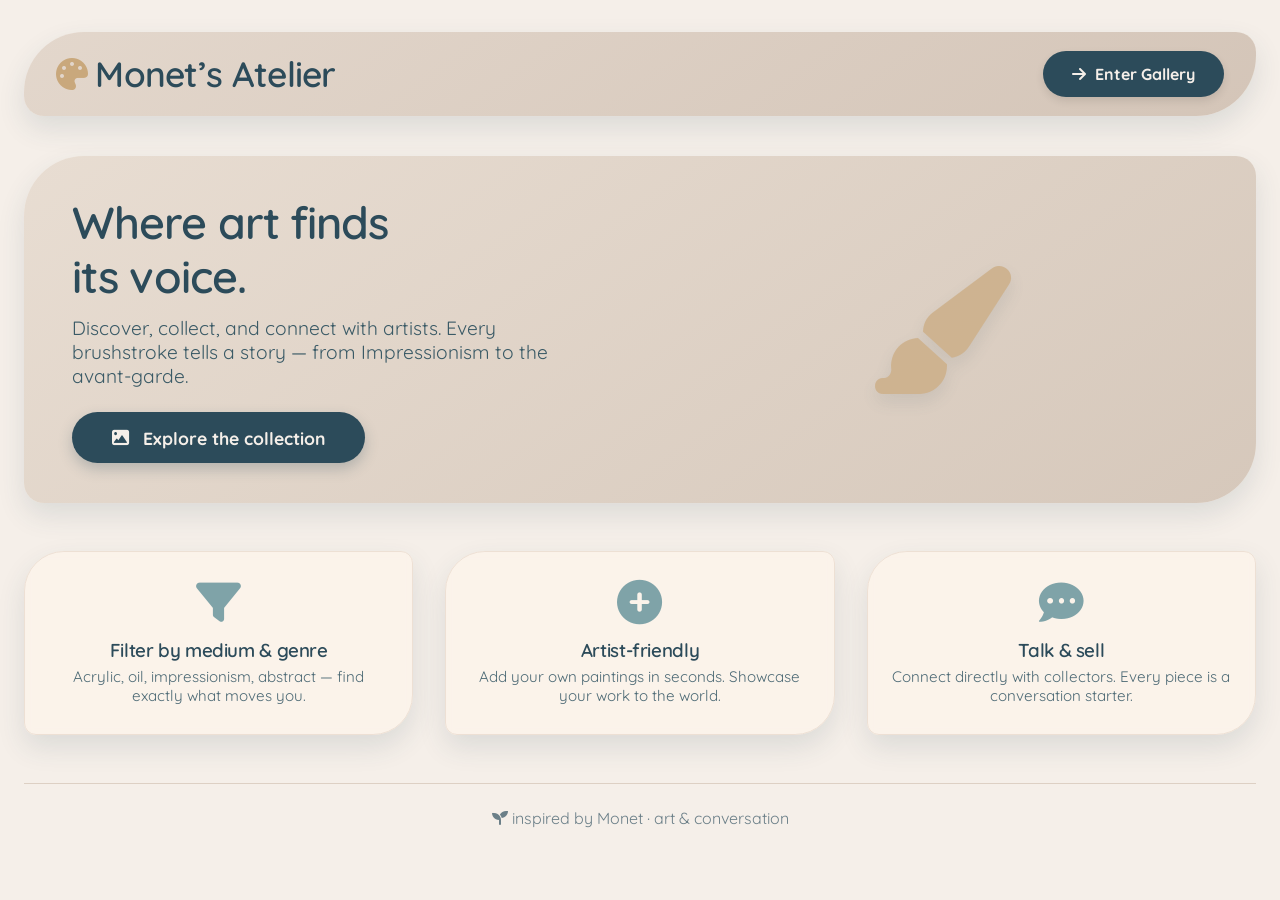
==== index.html @ e9a1297a "add: first version" ====
<!DOCTYPE html>
<html lang="en">
<head>
  <meta charset="UTF-8" />
  <meta name="viewport" content="width=device-width, initial-scale=1.0" />
  <title>Monet’s Atelier · Home</title>
  <!-- Fonts & Icons -->
  <link rel="stylesheet" href="https://cdnjs.cloudflare.com/ajax/libs/font-awesome/6.0.0-beta3/css/all.min.css" />
  <link href="https://fonts.googleapis.com/css2?family=Quicksand:wght@400;600;700&display=swap" rel="stylesheet" />
  <!-- Shared style (home + gallery) -->
  <link rel="stylesheet" href="style.css" />
  <style>
    /* homepage specific overrides */
    .hero {
      display: flex;
      flex-wrap: wrap;
      align-items: center;
      gap: 2.5rem;
      background: linear-gradient(145deg, #e8ddd2, #d6c8bb);
      border-radius: 60px 20px 60px 20px;
      padding: 2.5rem 3rem;
      margin: 2rem 0 3rem;
      box-shadow: var(--shadow);
    }
    .hero-text {
      flex: 1 1 280px;
    }
    .hero-text h2 {
      font-size: 2.8rem;
      color: var(--monet-deep);
      line-height: 1.2;
    }
    .hero-text p {
      font-size: 1.2rem;
      color: #3a5a66;
      margin: 0.8rem 0 1.5rem;
      max-width: 500px;
    }
    .hero-cta {
      background: var(--monet-deep);
      color: #f5efe9;
      border: none;
      padding: 0.9rem 2.5rem;
      border-radius: 60px;
      font-weight: 700;
      font-size: 1.1rem;
      cursor: pointer;
      transition: 0.2s;
      display: inline-flex;
      align-items: center;
      gap: 0.8rem;
      text-decoration: none;
      box-shadow: 0 6px 14px rgba(44, 75, 90, 0.25);
    }
    .hero-cta:hover {
      background: #1f3b47;
      transform: scale(1.02);
    }
    .hero-img {
      flex: 1 1 260px;
      display: flex;
      justify-content: center;
      font-size: 8rem;
      color: var(--monet-gold);
      opacity: 0.7;
      text-shadow: 0 8px 18px rgba(44, 75, 90, 0.15);
    }
    .features {
      display: grid;
      grid-template-columns: repeat(auto-fit, minmax(200px, 1fr));
      gap: 2rem;
      margin: 3rem 0 2rem;
    }
    .feature-card {
      background: rgba(255, 245, 235, 0.6);
      backdrop-filter: blur(4px);
      padding: 1.8rem 1.5rem;
      border-radius: 40px 12px 40px 12px;
      text-align: center;
      border: 1px solid #ede0d4;
      box-shadow: var(--shadow);
      transition: 0.2s;
    }
    .feature-card:hover {
      transform: translateY(-6px);
    }
    .feature-card i {
      font-size: 2.8rem;
      color: var(--monet-lily);
      margin-bottom: 0.8rem;
    }
    .feature-card h3 {
      color: var(--monet-deep);
      margin-bottom: 0.3rem;
    }
    .feature-card p {
      color: #4d6a75;
      font-size: 0.95rem;
    }
    .home-footer {
      text-align: center;
      margin-top: 3rem;
      padding-top: 1.5rem;
      border-top: 1px solid #ddd0c4;
      color: #6b7f88;
    }
    @media (max-width: 700px) {
      .hero { flex-direction: column; text-align: center; padding: 2rem; }
      .hero-text p { max-width: 100%; }
      .hero-img { font-size: 5rem; }
    }
  </style>
</head>
<body>
<div class="app">
  <!-- Header (same as index) -->
  <header class="header">
    <h1><i class="fas fa-palette"></i> Monet’s Atelier</h1>
    <a href="gallery.html" class="artist-cta" style="text-decoration: none;">
      <i class="fas fa-arrow-right"></i> Enter Gallery
    </a>
  </header>

  <!-- Hero Section -->
  <section class="hero">
    <div class="hero-text">
      <h2>Where art finds <br/>its voice.</h2>
      <p>Discover, collect, and connect with artists. Every brushstroke tells a story — from Impressionism to the avant‑garde.</p>
      <a href="gallery.html" class="hero-cta"><i class="fas fa-image"></i> Explore the collection</a>
    </div>
    <div class="hero-img">
      <i class="fas fa-paint-brush"></i>
    </div>
  </section>

  <!-- Features / why this platform -->
  <div class="features">
    <div class="feature-card">
      <i class="fas fa-filter"></i>
      <h3>Filter by medium &amp; genre</h3>
      <p>Acrylic, oil, impressionism, abstract — find exactly what moves you.</p>
    </div>
    <div class="feature-card">
      <i class="fas fa-plus-circle"></i>
      <h3>Artist‑friendly</h3>
      <p>Add your own paintings in seconds. Showcase your work to the world.</p>
    </div>
    <div class="feature-card">
      <i class="fas fa-comment-dots"></i>
      <h3>Talk &amp; sell</h3>
      <p>Connect directly with collectors. Every piece is a conversation starter.</p>
    </div>
  </div>

  <!-- footer -->
  <div class="home-footer">
    <i class="fas fa-seedling"></i> inspired by Monet · art &amp; conversation
  </div>
</div>
</body>
</html>
---- style.css ----
/* style.css – Monet palette & art gallery styling */
* {
  margin: 0;
  padding: 0;
  box-sizing: border-box;
  font-family: 'Quicksand', sans-serif;
}

body {
  background: #f5efe9;
  color: #2c3e4f;
  padding: 2rem 1.5rem;
}

.app {
  max-width: 1400px;
  margin: 0 auto;
}

/* Monet palette variables */
:root {
  --monet-water: #b5d1d6;
  --monet-lily: #7fa3a8;
  --monet-warm: #d9c5b2;
  --monet-lavender: #cfc1d4;
  --monet-sky: #c4d6df;
  --monet-gold: #c9a87c;
  --monet-deep: #2c4b5a;
  --monet-card: #ffffffdd;
  --shadow: 0 12px 28px rgba(44, 75, 90, 0.12);
}

h1, h2, h3 {
  font-weight: 600;
  letter-spacing: -0.02em;
}

/* Header */
.header {
  display: flex;
  flex-wrap: wrap;
  justify-content: space-between;
  align-items: center;
  margin-bottom: 2.5rem;
  background: linear-gradient(145deg, #e3d7cc, #d4c5b8);
  padding: 1.2rem 2rem;
  border-radius: 60px 20px 60px 20px;
  box-shadow: var(--shadow);
  backdrop-filter: blur(2px);
}

.header h1 {
  font-size: 2.2rem;
  color: var(--monet-deep);
  display: flex;
  align-items: center;
  gap: 0.5rem;
}

.header h1 i {
  color: var(--monet-gold);
  font-size: 2rem;
}

.artist-cta {
  background: var(--monet-deep);
  color: #f5efe9;
  border: none;
  padding: 0.8rem 1.8rem;
  border-radius: 40px;
  font-weight: 700;
  font-size: 1rem;
  box-shadow: 0 4px 8px rgba(0,0,0,0.1);
  transition: 0.2s;
  cursor: pointer;
  display: inline-flex;
  align-items: center;
  gap: 0.6rem;
}

.artist-cta:hover {
  background: #1f3b47;
  transform: scale(1.02);
  box-shadow: 0 8px 14px rgba(44, 75, 90, 0.3);
}

/* Filter Bar */
.filter-bar {
  background: rgba(255, 245, 235, 0.7);
  backdrop-filter: blur(8px);
  padding: 1.2rem 2rem;
  border-radius: 60px;
  margin-bottom: 2.5rem;
  display: flex;
  flex-wrap: wrap;
  align-items: center;
  gap: 1.8rem 2.5rem;
  box-shadow: var(--shadow);
  border: 1px solid #ede0d4;
}

.filter-group {
  display: flex;
  align-items: center;
  gap: 0.8rem;
  flex-wrap: wrap;
}

.filter-group label {
  font-weight: 600;
  color: var(--monet-deep);
  display: flex;
  align-items: center;
  gap: 0.4rem;
}

.filter-group select {
  background: white;
  border: 1px solid #d6c9bc;
  border-radius: 40px;
  padding: 0.6rem 1.4rem;
  font-weight: 500;
  color: #1f3b47;
  outline: none;
  cursor: pointer;
  transition: 0.15s;
  box-shadow: inset 0 1px 3px rgba(0,0,0,0.03);
}

.filter-group select:focus {
  border-color: var(--monet-lily);
  box-shadow: 0 0 0 3px #b5d1d680;
}

.reset-btn {
  background: var(--monet-warm);
  border: none;
  padding: 0.5rem 1.5rem;
  border-radius: 40px;
  font-weight: 600;
  color: #2c3e4f;
  cursor: pointer;
  transition: 0.15s;
  margin-left: auto;
  box-shadow: 0 2px 6px rgba(0,0,0,0.05);
}

.reset-btn:hover {
  background: #cbb29b;
  transform: scale(0.97);
}

/* Gallery Grid */
.gallery {
  display: grid;
  grid-template-columns: repeat(auto-fill, minmax(270px, 1fr));
  gap: 2rem;
  margin: 2rem 0 3rem;
}

.art-card {
  background: var(--monet-card);
  border-radius: 32px 12px 32px 12px;
  box-shadow: var(--shadow);
  overflow: hidden;
  transition: all 0.25s ease;
  backdrop-filter: blur(2px);
  border: 1px solid #f1e6dc;
  display: flex;
  flex-direction: column;
}

.art-card:hover {
  transform: translateY(-8px);
  box-shadow: 0 20px 30px rgba(44, 75, 90, 0.18);
}

.art-img {
  height: 200px;
  background: #d4c9be;
  background-image: repeating-linear-gradient(45deg, #cbbdb0 0px, #cbbdb0 2px, #dccfc3 2px, #dccfc3 8px);
  display: flex;
  align-items: center;
  justify-content: center;
  color: #3f5a66;
  font-weight: 600;
  font-size: 1.8rem;
  letter-spacing: 2px;
  border-bottom: 2px solid #dccfc3;
}

.art-img i {
  font-size: 3.5rem;
  opacity: 0.6;
  color: #5d7c86;
}

.art-info {
  padding: 1.2rem 1.3rem 1.5rem;
  flex: 1;
  display: flex;
  flex-direction: column;
}

.art-title {
  font-size: 1.4rem;
  font-weight: 700;
  color: var(--monet-deep);
  margin-bottom: 0.2rem;
}

.art-artist {
  font-weight: 600;
  color: #5f7b86;
  margin-bottom: 0.5rem;
  font-size: 0.95rem;
}

.art-meta {
  display: flex;
  flex-wrap: wrap;
  gap: 0.5rem 0.8rem;
  margin: 0.5rem 0 0.8rem;
}

.badge {
  background: #e6dbd0;
  padding: 0.2rem 0.9rem;
  border-radius: 50px;
  font-size: 0.75rem;
  font-weight: 600;
  color: #1f3b47;
  letter-spacing: 0.3px;
  text-transform: uppercase;
}

.badge.medium {
  background: #b5d1d6;
  color: #1c3a44;
}

.badge.genre {
  background: #cfc1d4;
  color: #342a3d;
}

.art-price {
  font-weight: 700;
  font-size: 1.2rem;
  color: #5f6d5f;
  margin-top: 0.3rem;
}

.art-actions {
  margin-top: 1rem;
  display: flex;
  gap: 0.6rem;
  flex-wrap: wrap;
}

.btn-talk {
  background: var(--monet-deep);
  border: none;
  color: white;
  font-weight: 600;
  padding: 0.5rem 1.2rem;
  border-radius: 40px;
  display: inline-flex;
  align-items: center;
  gap: 0.5rem;
  cursor: pointer;
  transition: 0.15s;
  font-size: 0.9rem;
  flex: 1 1 auto;
  justify-content: center;
  border: 1px solid #2c4b5a;
}

.btn-talk:hover {
  background: #1e3542;
  transform: scale(0.97);
}

.btn-talk i {
  font-size: 0.9rem;
}

/* Add Panel */
.add-panel {
  background: #f2ece6;
  border-radius: 48px 16px 48px 16px;
  padding: 2rem 2.2rem;
  margin: 2rem 0 3rem;
  box-shadow: var(--shadow);
  border: 1px solid #e3d5c8;
  display: none;
  transition: 0.25s;
}

.add-panel.open {
  display: block;
}

.add-panel h2 {
  display: flex;
  align-items: center;
  gap: 0.6rem;
  color: var(--monet-deep);
  margin-bottom: 1.5rem;
  font-size: 1.8rem;
}

.form-grid {
  display: grid;
  grid-template-columns: repeat(auto-fit, minmax(200px, 1fr));
  gap: 1.2rem 1.5rem;
}

.form-group {
  display: flex;
  flex-direction: column;
  gap: 0.3rem;
}

.form-group label {
  font-weight: 600;
  color: #2c4b5a;
  font-size: 0.9rem;
}

.form-group input,
.form-group select {
  padding: 0.7rem 1rem;
  border-radius: 40px;
  border: 1px solid #cfbfb1;
  background: white;
  transition: 0.15s;
}

.form-group input:focus,
.form-group select:focus {
  border-color: var(--monet-lily);
  box-shadow: 0 0 0 3px #b5d1d680;
  outline: none;
}

.submit-art {
  background: var(--monet-gold);
  border: none;
  padding: 0.8rem 2.4rem;
  border-radius: 60px;
  font-weight: 700;
  color: #1f3b47;
  cursor: pointer;
  transition: 0.15s;
  grid-column: span 1;
  justify-self: start;
  margin-top: 0.4rem;
  border: 1px solid #b6926a;
}

.submit-art:hover {
  background: #be9a6f;
  transform: scale(0.97);
}

/* Empty state */
.empty {
  text-align: center;
  padding: 3rem 1rem;
  color: #5d7b86;
  font-size: 1.1rem;
  background: #ede4db;
  border-radius: 60px;
  grid-column: 1 / -1;
}

.empty i {
  font-size: 2.5rem;
  opacity: 0.5;
  margin-bottom: 0.5rem;
}

/* Footer */
.footer {
  text-align: center;
  margin: 3rem 0 0.5rem;
  color: #6b7f88;
  border-top: 1px solid #ddd0c4;
  padding-top: 1.5rem;
  font-size: 0.9rem;
}

/* Chat Modal */
.chat-overlay {
  display: none;
  position: fixed;
  top: 0; left: 0; width: 100%; height: 100%;
  background: rgba(44, 75, 90, 0.4);
  backdrop-filter: blur(4px);
  z-index: 1000;
  justify-content: center;
  align-items: center;
}
.chat-overlay.active {
  display: flex;
}
.chat-modal {
  background: #fcf8f4;
  width: 420px;
  max-width: 92vw;
  max-height: 80vh;
  border-radius: 40px 12px 40px 12px;
  box-shadow: 0 24px 48px rgba(0,0,0,0.25);
  display: flex;
  flex-direction: column;
  overflow: hidden;
  border: 1px solid #ede0d4;
}
.chat-header {
  background: var(--monet-deep);
  color: white;
  padding: 1rem 1.5rem;
  display: flex;
  justify-content: space-between;
  align-items: center;
  font-weight: 700;
  font-size: 1.1rem;
}
.chat-close {
  background: none;
  border: none;
  color: white;
  font-size: 1.8rem;
  cursor: pointer;
  opacity: 0.8;
  transition: 0.15s;
}
.chat-close:hover {
  opacity: 1;
  transform: scale(1.1);
}
.chat-messages {
  flex: 1;
  padding: 1rem 1.2rem;
  overflow-y: auto;
  display: flex;
  flex-direction: column;
  gap: 0.5rem;
  max-height: 380px;
  background: #f5efe9;
}
.chat-message {
  padding: 0.6rem 1rem;
  border-radius: 20px 20px 20px 4px;
  max-width: 85%;
  background: white;
  box-shadow: 0 2px 6px rgba(0,0,0,0.04);
  word-break: break-word;
  font-size: 0.95rem;
  align-self: flex-start;
}
.chat-message.own {
  background: var(--monet-lily);
  color: white;
  border-radius: 20px 20px 4px 20px;
  align-self: flex-end;
}
.chat-message.system {
  background: #e6dbd0;
  color: #2c4b5a;
  font-style: italic;
  font-size: 0.85rem;
  align-self: center;
  max-width: 90%;
}
.chat-input-area {
  display: flex;
  padding: 0.8rem 1.2rem 1.2rem;
  background: white;
  border-top: 1px solid #ede0d4;
  gap: 0.6rem;
}
.chat-input-area input {
  flex: 1;
  padding: 0.6rem 1.2rem;
  border-radius: 40px;
  border: 1px solid #d6c9bc;
  outline: none;
  font-size: 0.95rem;
}
.chat-input-area input:focus {
  border-color: var(--monet-lily);
  box-shadow: 0 0 0 3px #b5d1d680;
}
.chat-input-area button {
  background: var(--monet-deep);
  border: none;
  color: white;
  width: 44px;
  border-radius: 40px;
  cursor: pointer;
  transition: 0.15s;
  font-size: 1.1rem;
}
.chat-input-area button:hover {
  background: #1f3b47;
  transform: scale(0.95);
}

/* Login Modal */
.login-overlay {
  display: none;
  position: fixed;
  top: 0; left: 0; width: 100%; height: 100%;
  background: rgba(44, 75, 90, 0.5);
  backdrop-filter: blur(6px);
  z-index: 2000;
  justify-content: center;
  align-items: center;
}
.login-overlay.active {
  display: flex;
}
.login-modal {
  background: #fcf8f4;
  width: 380px;
  max-width: 92vw;
  border-radius: 40px 12px 40px 12px;
  box-shadow: 0 24px 48px rgba(0,0,0,0.3);
  padding: 2rem 2rem 2.2rem;
  border: 1px solid #ede0d4;
}
.login-header {
  display: flex;
  justify-content: space-between;
  align-items: center;
  font-size: 1.4rem;
  font-weight: 700;
  color: var(--monet-deep);
  margin-bottom: 1.5rem;
}
.login-close {
  background: none;
  border: none;
  font-size: 2rem;
  cursor: pointer;
  color: #6b7f88;
  transition: 0.15s;
}
.login-close:hover {
  color: var(--monet-deep);
  transform: scale(1.1);
}
.login-group {
  margin-bottom: 1rem;
}
.login-group label {
  display: block;
  font-weight: 600;
  color: #2c4b5a;
  font-size: 0.9rem;
  margin-bottom: 0.3rem;
}
.login-group input,
.login-group select {
  width: 100%;
  padding: 0.7rem 1rem;
  border-radius: 40px;
  border: 1px solid #cfbfb1;
  background: white;
  transition: 0.15s;
  font-size: 0.95rem;
}
.login-group input:focus,
.login-group select:focus {
  border-color: var(--monet-lily);
  box-shadow: 0 0 0 3px #b5d1d680;
  outline: none;
}
.login-submit {
  width: 100%;
  background: var(--monet-deep);
  color: white;
  border: none;
  padding: 0.8rem;
  border-radius: 60px;
  font-weight: 700;
  font-size: 1.1rem;
  cursor: pointer;
  transition: 0.15s;
  display: flex;
  align-items: center;
  justify-content: center;
  gap: 0.6rem;
  margin-top: 0.5rem;
}
.login-submit:hover {
  background: #1f3b47;
  transform: scale(0.98);
}

/* Responsive */
@media (max-width: 700px) {
  .header {
    flex-direction: column;
    gap: 1rem;
    align-items: stretch;
  }
  .filter-bar {
    flex-direction: column;
    align-items: stretch;
    gap: 1rem;
  }
  .reset-btn {
    margin-left: 0;
  }
  .chat-modal {
    width: 95vw;
    max-height: 90vh;
  }
  .login-modal {
    width: 95vw;
  }
}
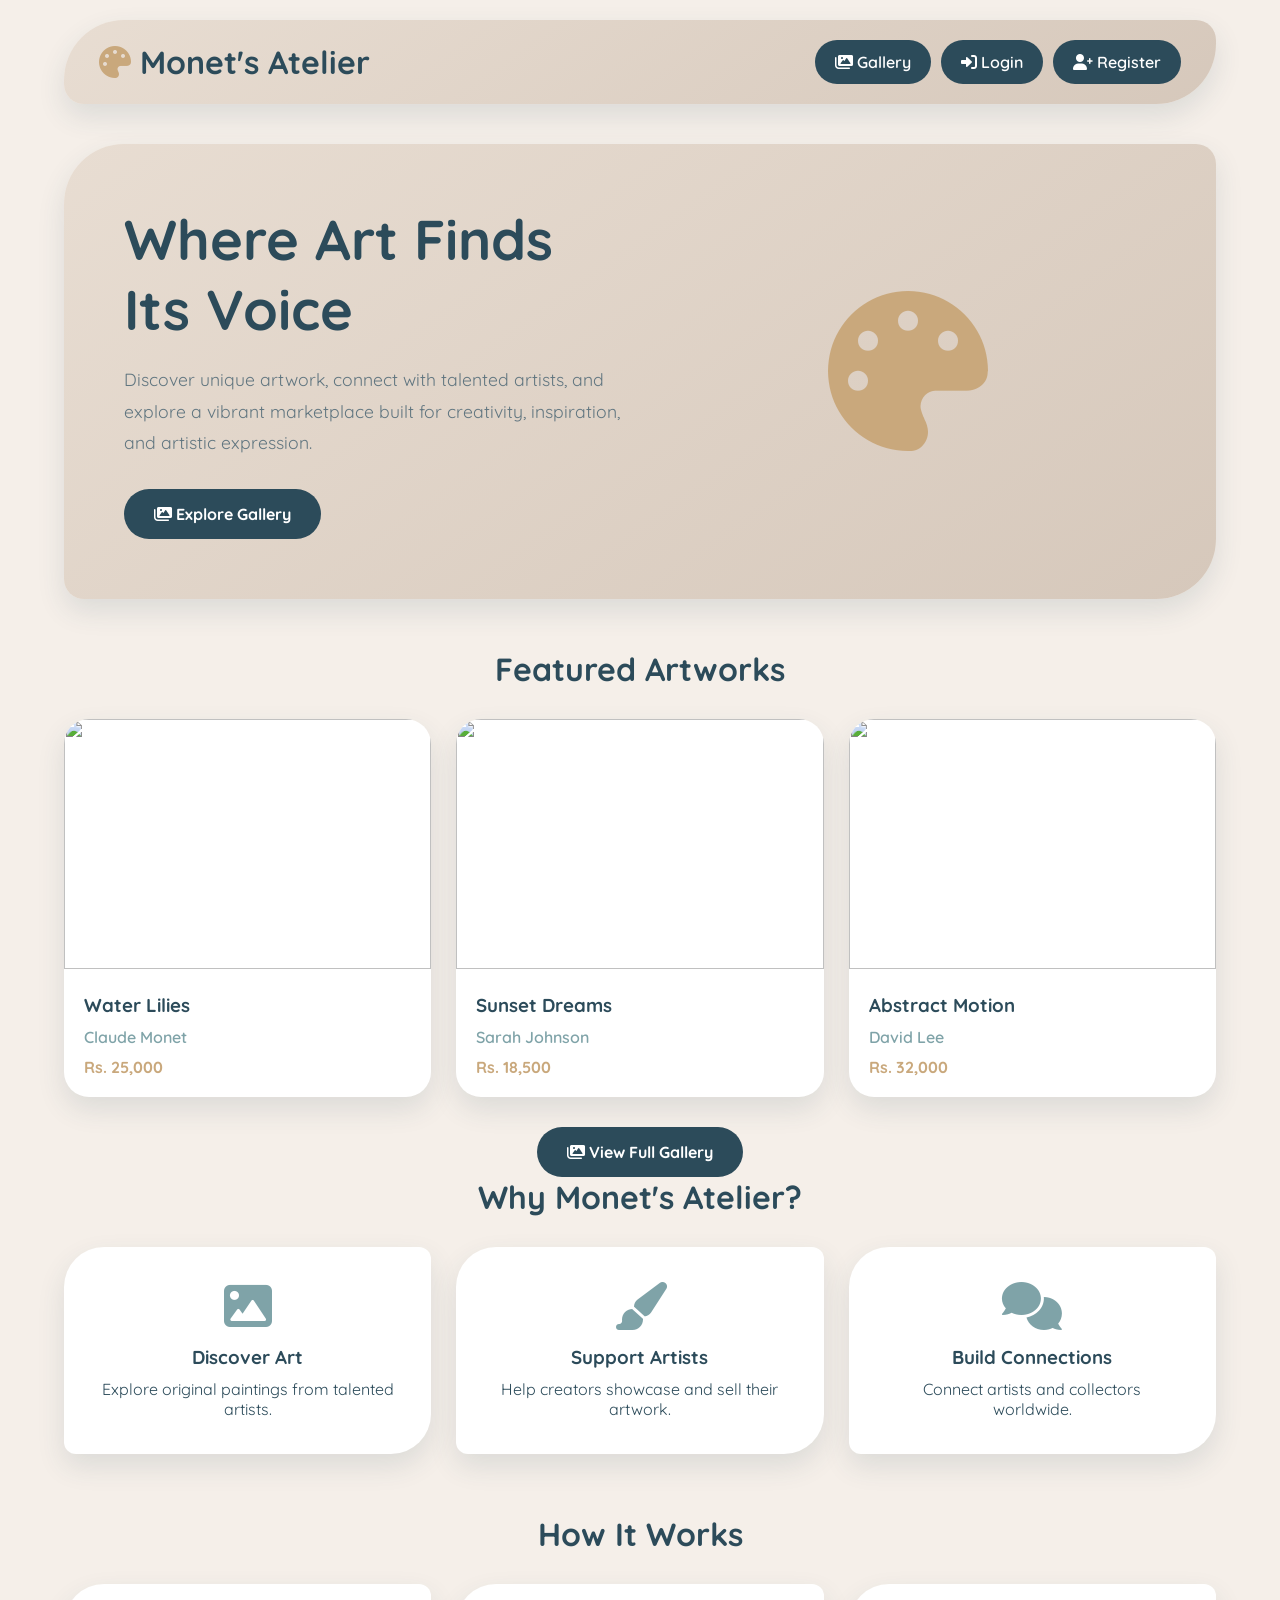
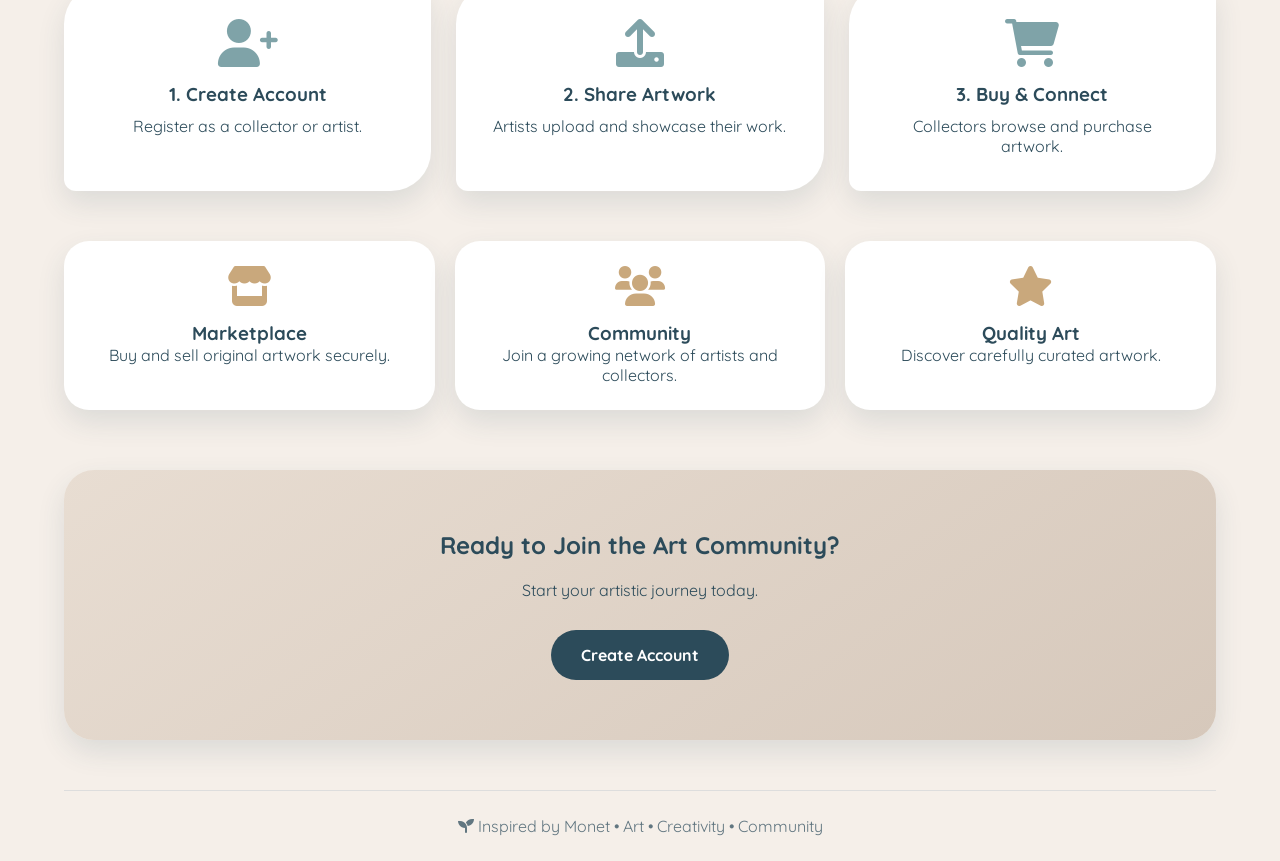
==== commit c62c6962: "ver updated" ====
--- a/index.html
+++ b/index.html
@@ -1,161 +1,594 @@
+
 <!DOCTYPE html>
 <html lang="en">
 <head>
-  <meta charset="UTF-8" />
-  <meta name="viewport" content="width=device-width, initial-scale=1.0" />
-  <title>Monet’s Atelier · Home</title>
-  <!-- Fonts & Icons -->
-  <link rel="stylesheet" href="https://cdnjs.cloudflare.com/ajax/libs/font-awesome/6.0.0-beta3/css/all.min.css" />
-  <link href="https://fonts.googleapis.com/css2?family=Quicksand:wght@400;600;700&display=swap" rel="stylesheet" />
-  <!-- Shared style (home + gallery) -->
-  <link rel="stylesheet" href="style.css" />
-  <style>
-    /* homepage specific overrides */
-    .hero {
-      display: flex;
-      flex-wrap: wrap;
-      align-items: center;
-      gap: 2.5rem;
-      background: linear-gradient(145deg, #e8ddd2, #d6c8bb);
-      border-radius: 60px 20px 60px 20px;
-      padding: 2.5rem 3rem;
-      margin: 2rem 0 3rem;
-      box-shadow: var(--shadow);
+<meta charset="UTF-8">
+<meta name="viewport" content="width=device-width, initial-scale=1.0">
+<title>Monet's Atelier</title>
+
+<link rel="stylesheet" href="https://cdnjs.cloudflare.com/ajax/libs/font-awesome/6.0.0-beta3/css/all.min.css">
+<link href="https://fonts.googleapis.com/css2?family=Quicksand:wght@400;500;600;700&display=swap" rel="stylesheet">
+
+<style>
+
+:root{
+    --monet-water:#b5d1d6;
+    --monet-lily:#7fa3a8;
+    --monet-gold:#c9a87c;
+    --monet-deep:#2c4b5a;
+    --bg:#f5efe9;
+    --shadow:0 12px 28px rgba(44,75,90,.12);
+}
+
+*{
+    margin:0;
+    padding:0;
+    box-sizing:border-box;
+    font-family:'Quicksand',sans-serif;
+}
+
+body{
+    background:var(--bg);
+    color:var(--monet-deep);
+}
+
+.container{
+    width:90%;
+    max-width:1400px;
+    margin:auto;
+}
+
+/* Header */
+
+header{
+    margin-top:20px;
+    background:linear-gradient(145deg,#e8ddd2,#d6c8bb);
+    padding:20px 35px;
+    border-radius:60px 20px 60px 20px;
+    box-shadow:var(--shadow);
+
+    display:flex;
+    justify-content:space-between;
+    align-items:center;
+    flex-wrap:wrap;
+}
+
+.logo{
+    font-size:2rem;
+    font-weight:700;
+}
+
+.logo i{
+    color:var(--monet-gold);
+}
+
+.nav-buttons{
+    display:flex;
+    gap:10px;
+}
+
+.nav-buttons a{
+    text-decoration:none;
+    background:var(--monet-deep);
+    color:white;
+    padding:12px 20px;
+    border-radius:40px;
+    font-weight:600;
+    transition:.3s;
+}
+
+.nav-buttons a:hover{
+    background:#1f3b47;
+}
+
+/* Hero */
+
+.hero{
+    margin:40px 0;
+    display:grid;
+    grid-template-columns:1fr 1fr;
+    gap:40px;
+    align-items:center;
+
+    background:linear-gradient(145deg,#e8ddd2,#d6c8bb);
+    padding:60px;
+    border-radius:60px 20px 60px 20px;
+    box-shadow:var(--shadow);
+}
+
+.hero-text h1{
+    font-size:3.5rem;
+    margin-bottom:20px;
+}
+
+.hero-text p{
+    font-size:1.1rem;
+    line-height:1.8;
+    color:#617680;
+    margin-bottom:30px;
+}
+
+.hero-btn{
+    display:inline-block;
+    text-decoration:none;
+    background:var(--monet-deep);
+    color:white;
+    padding:15px 30px;
+    border-radius:50px;
+    font-weight:700;
+}
+
+.hero-icon{
+    text-align:center;
+}
+
+.hero-icon i{
+    font-size:10rem;
+    color:var(--monet-gold);
+}
+
+/* About Section */
+
+.section-title{
+    text-align:center;
+    margin-bottom:30px;
+    font-size:2rem;
+}
+
+.info-grid{
+    display:grid;
+    grid-template-columns:repeat(auto-fit,minmax(280px,1fr));
+    gap:25px;
+}
+
+.info-card{
+    background:white;
+    padding:35px;
+    border-radius:40px 12px 40px 12px;
+    text-align:center;
+    box-shadow:var(--shadow);
+}
+
+.info-card i{
+    font-size:3rem;
+    color:var(--monet-lily);
+    margin-bottom:15px;
+}
+
+.info-card h3{
+    margin-bottom:10px;
+}
+
+/* Features */
+
+.features{
+    margin-top:50px;
+    display:grid;
+    grid-template-columns:repeat(auto-fit,minmax(250px,1fr));
+    gap:20px;
+}
+
+.feature{
+    background:white;
+    padding:25px;
+    border-radius:25px;
+    text-align:center;
+    box-shadow:var(--shadow);
+}
+
+.feature i{
+    font-size:2.5rem;
+    color:var(--monet-gold);
+    margin-bottom:15px;
+}
+
+/* Footer */
+
+footer{
+    margin-top:50px;
+    text-align:center;
+    padding:25px;
+    border-top:1px solid #ddd;
+    color:#617680;
+}
+
+@media(max-width:768px){
+
+    .hero{
+        grid-template-columns:1fr;
+        text-align:center;
+        padding:35px;
     }
-    .hero-text {
-      flex: 1 1 280px;
+
+    .hero-text h1{
+        font-size:2.2rem;
     }
-    .hero-text h2 {
-      font-size: 2.8rem;
-      color: var(--monet-deep);
-      line-height: 1.2;
+
+    .hero-icon i{
+        font-size:6rem;
     }
-    .hero-text p {
-      font-size: 1.2rem;
-      color: #3a5a66;
-      margin: 0.8rem 0 1.5rem;
-      max-width: 500px;
+
+    header{
+        justify-content:center;
+        gap:15px;
     }
-    .hero-cta {
-      background: var(--monet-deep);
-      color: #f5efe9;
-      border: none;
-      padding: 0.9rem 2.5rem;
-      border-radius: 60px;
-      font-weight: 700;
-      font-size: 1.1rem;
-      cursor: pointer;
-      transition: 0.2s;
-      display: inline-flex;
-      align-items: center;
-      gap: 0.8rem;
-      text-decoration: none;
-      box-shadow: 0 6px 14px rgba(44, 75, 90, 0.25);
+
+    .nav-buttons{
+        flex-wrap:wrap;
+        justify-content:center;
     }
-    .hero-cta:hover {
-      background: #1f3b47;
-      transform: scale(1.02);
-    }
-    .hero-img {
-      flex: 1 1 260px;
-      display: flex;
-      justify-content: center;
-      font-size: 8rem;
-      color: var(--monet-gold);
-      opacity: 0.7;
-      text-shadow: 0 8px 18px rgba(44, 75, 90, 0.15);
-    }
-    .features {
-      display: grid;
-      grid-template-columns: repeat(auto-fit, minmax(200px, 1fr));
-      gap: 2rem;
-      margin: 3rem 0 2rem;
-    }
-    .feature-card {
-      background: rgba(255, 245, 235, 0.6);
-      backdrop-filter: blur(4px);
-      padding: 1.8rem 1.5rem;
-      border-radius: 40px 12px 40px 12px;
-      text-align: center;
-      border: 1px solid #ede0d4;
-      box-shadow: var(--shadow);
-      transition: 0.2s;
-    }
-    .feature-card:hover {
-      transform: translateY(-6px);
-    }
-    .feature-card i {
-      font-size: 2.8rem;
-      color: var(--monet-lily);
-      margin-bottom: 0.8rem;
-    }
-    .feature-card h3 {
-      color: var(--monet-deep);
-      margin-bottom: 0.3rem;
-    }
-    .feature-card p {
-      color: #4d6a75;
-      font-size: 0.95rem;
-    }
-    .home-footer {
-      text-align: center;
-      margin-top: 3rem;
-      padding-top: 1.5rem;
-      border-top: 1px solid #ddd0c4;
-      color: #6b7f88;
-    }
-    @media (max-width: 700px) {
-      .hero { flex-direction: column; text-align: center; padding: 2rem; }
-      .hero-text p { max-width: 100%; }
-      .hero-img { font-size: 5rem; }
-    }
-  </style>
+}
+.featured-gallery{
+    margin-top:50px;
+}
+
+.gallery-grid{
+    display:grid;
+    grid-template-columns:repeat(auto-fit,minmax(300px,1fr));
+    gap:25px;
+}
+
+.art-card{
+    background:white;
+    border-radius:25px;
+    overflow:hidden;
+    box-shadow:var(--shadow);
+    transition:.3s;
+}
+
+.art-card:hover{
+    transform:translateY(-8px);
+}
+
+.art-card img{
+    width:100%;
+    height:250px;
+    object-fit:cover;
+}
+
+.art-content{
+    padding:20px;
+}
+
+.artist{
+    color:var(--monet-lily);
+    margin:10px 0;
+    font-weight:600;
+}
+
+.price{
+    color:var(--monet-gold);
+    font-weight:700;
+}
+</style>
 </head>
+
 <body>
-<div class="app">
-  <!-- Header (same as index) -->
-  <header class="header">
-    <h1><i class="fas fa-palette"></i> Monet’s Atelier</h1>
-    <a href="gallery.html" class="artist-cta" style="text-decoration: none;">
-      <i class="fas fa-arrow-right"></i> Enter Gallery
-    </a>
-  </header>
-
-  <!-- Hero Section -->
-  <section class="hero">
-    <div class="hero-text">
-      <h2>Where art finds <br/>its voice.</h2>
-      <p>Discover, collect, and connect with artists. Every brushstroke tells a story — from Impressionism to the avant‑garde.</p>
-      <a href="gallery.html" class="hero-cta"><i class="fas fa-image"></i> Explore the collection</a>
-    </div>
-    <div class="hero-img">
-      <i class="fas fa-paint-brush"></i>
-    </div>
-  </section>
-
-  <!-- Features / why this platform -->
-  <div class="features">
-    <div class="feature-card">
-      <i class="fas fa-filter"></i>
-      <h3>Filter by medium &amp; genre</h3>
-      <p>Acrylic, oil, impressionism, abstract — find exactly what moves you.</p>
-    </div>
-    <div class="feature-card">
-      <i class="fas fa-plus-circle"></i>
-      <h3>Artist‑friendly</h3>
-      <p>Add your own paintings in seconds. Showcase your work to the world.</p>
-    </div>
-    <div class="feature-card">
-      <i class="fas fa-comment-dots"></i>
-      <h3>Talk &amp; sell</h3>
-      <p>Connect directly with collectors. Every piece is a conversation starter.</p>
-    </div>
-  </div>
-
-  <!-- footer -->
-  <div class="home-footer">
-    <i class="fas fa-seedling"></i> inspired by Monet · art &amp; conversation
-  </div>
+
+<div class="container">
+
+    <!-- HEADER -->
+
+    <header>
+
+        <div class="logo">
+            <i class="fas fa-palette"></i>
+            Monet's Atelier
+        </div>
+
+        <div class="nav-buttons">
+
+            <a href="gallery.php">
+                <i class="fas fa-images"></i>
+                Gallery
+            </a>
+
+            <a href="login.php">
+                <i class="fas fa-sign-in-alt"></i>
+                Login
+            </a>
+
+            <a href="register.php">
+                <i class="fas fa-user-plus"></i>
+                Register
+            </a>
+
+        </div>
+
+    </header>
+
+    <!-- HERO -->
+
+    <section class="hero">
+
+        <div class="hero-text">
+
+            <h1>
+                Where Art Finds Its Voice
+            </h1>
+
+            <p>
+                Discover unique artwork, connect with talented artists,
+                and explore a vibrant marketplace built for creativity,
+                inspiration, and artistic expression.
+            </p>
+
+            <a href="gallery.php" class="hero-btn">
+                <i class="fas fa-images"></i>
+                Explore Gallery
+            </a>
+
+        </div>
+
+        <div class="hero-icon">
+            <i class="fas fa-palette"></i>
+        </div>
+
+    </section>
+
+    <!-- FEATURED ARTWORKS -->
+
+    <section class="featured-gallery">
+
+        <h2 class="section-title">
+            Featured Artworks
+        </h2>
+
+        <div class="gallery-grid">
+
+            <div class="art-card">
+
+                <img src="images/art1.jpg">
+
+                <div class="art-content">
+
+                    <h3>Water Lilies</h3>
+
+                    <p class="artist">
+                        Claude Monet
+                    </p>
+
+                    <span class="price">
+                        Rs. 25,000
+                    </span>
+
+                </div>
+
+            </div>
+
+            <div class="art-card">
+
+                <img src="images/art2.jpg">
+
+                <div class="art-content">
+
+                    <h3>Sunset Dreams</h3>
+
+                    <p class="artist">
+                        Sarah Johnson
+                    </p>
+
+                    <span class="price">
+                        Rs. 18,500
+                    </span>
+
+                </div>
+
+            </div>
+
+            <div class="art-card">
+
+                <img src="images/art3.jpg">
+
+                <div class="art-content">
+
+                    <h3>Abstract Motion</h3>
+
+                    <p class="artist">
+                        David Lee
+                    </p>
+
+                    <span class="price">
+                        Rs. 32,000
+                    </span>
+
+                </div>
+
+            </div>
+
+        </div>
+
+        <div style="text-align:center;margin-top:30px;">
+
+            <a href="gallery.php" class="hero-btn">
+                <i class="fas fa-images"></i>
+                View Full Gallery
+            </a>
+
+        </div>
+
+    </section>
+
+    <!-- WHY US -->
+
+    <section>
+
+        <h2 class="section-title">
+            Why Monet's Atelier?
+        </h2>
+
+        <div class="info-grid">
+
+            <div class="info-card">
+
+                <i class="fas fa-image"></i>
+
+                <h3>Discover Art</h3>
+
+                <p>
+                    Explore original paintings from talented artists.
+                </p>
+
+            </div>
+
+            <div class="info-card">
+
+                <i class="fas fa-paint-brush"></i>
+
+                <h3>Support Artists</h3>
+
+                <p>
+                    Help creators showcase and sell their artwork.
+                </p>
+
+            </div>
+
+            <div class="info-card">
+
+                <i class="fas fa-comments"></i>
+
+                <h3>Build Connections</h3>
+
+                <p>
+                    Connect artists and collectors worldwide.
+                </p>
+
+            </div>
+
+        </div>
+
+    </section>
+
+    <!-- HOW IT WORKS -->
+
+    <section style="margin-top:60px;">
+
+        <h2 class="section-title">
+            How It Works
+        </h2>
+
+        <div class="info-grid">
+
+            <div class="info-card">
+
+                <i class="fas fa-user-plus"></i>
+
+                <h3>1. Create Account</h3>
+
+                <p>
+                    Register as a collector or artist.
+                </p>
+
+            </div>
+
+            <div class="info-card">
+
+                <i class="fas fa-upload"></i>
+
+                <h3>2. Share Artwork</h3>
+
+                <p>
+                    Artists upload and showcase their work.
+                </p>
+
+            </div>
+
+            <div class="info-card">
+
+                <i class="fas fa-shopping-cart"></i>
+
+                <h3>3. Buy & Connect</h3>
+
+                <p>
+                    Collectors browse and purchase artwork.
+                </p>
+
+            </div>
+
+        </div>
+
+    </section>
+
+    <!-- FEATURES -->
+
+    <section class="features">
+
+        <div class="feature">
+
+            <i class="fas fa-store"></i>
+
+            <h3>Marketplace</h3>
+
+            <p>
+                Buy and sell original artwork securely.
+            </p>
+
+        </div>
+
+        <div class="feature">
+
+            <i class="fas fa-users"></i>
+
+            <h3>Community</h3>
+
+            <p>
+                Join a growing network of artists and collectors.
+            </p>
+
+        </div>
+
+        <div class="feature">
+
+            <i class="fas fa-star"></i>
+
+            <h3>Quality Art</h3>
+
+            <p>
+                Discover carefully curated artwork.
+            </p>
+
+        </div>
+
+    </section>
+
+    <!-- CTA -->
+
+    <section
+    style="
+    margin-top:60px;
+    text-align:center;
+    background:linear-gradient(145deg,#e8ddd2,#d6c8bb);
+    padding:60px;
+    border-radius:30px;
+    box-shadow:var(--shadow);
+    ">
+
+        <h2 style="margin-bottom:20px;">
+            Ready to Join the Art Community?
+        </h2>
+
+        <p style="margin-bottom:30px;">
+            Start your artistic journey today.
+        </p>
+
+        <a href="register.php" class="hero-btn">
+            Create Account
+        </a>
+
+    </section>
+
+    <!-- FOOTER -->
+
+    <footer>
+
+        <i class="fas fa-seedling"></i>
+
+        Inspired by Monet • Art • Creativity • Community
+
+    </footer>
+
 </div>
+
 </body>
-</html>+</html>
+
